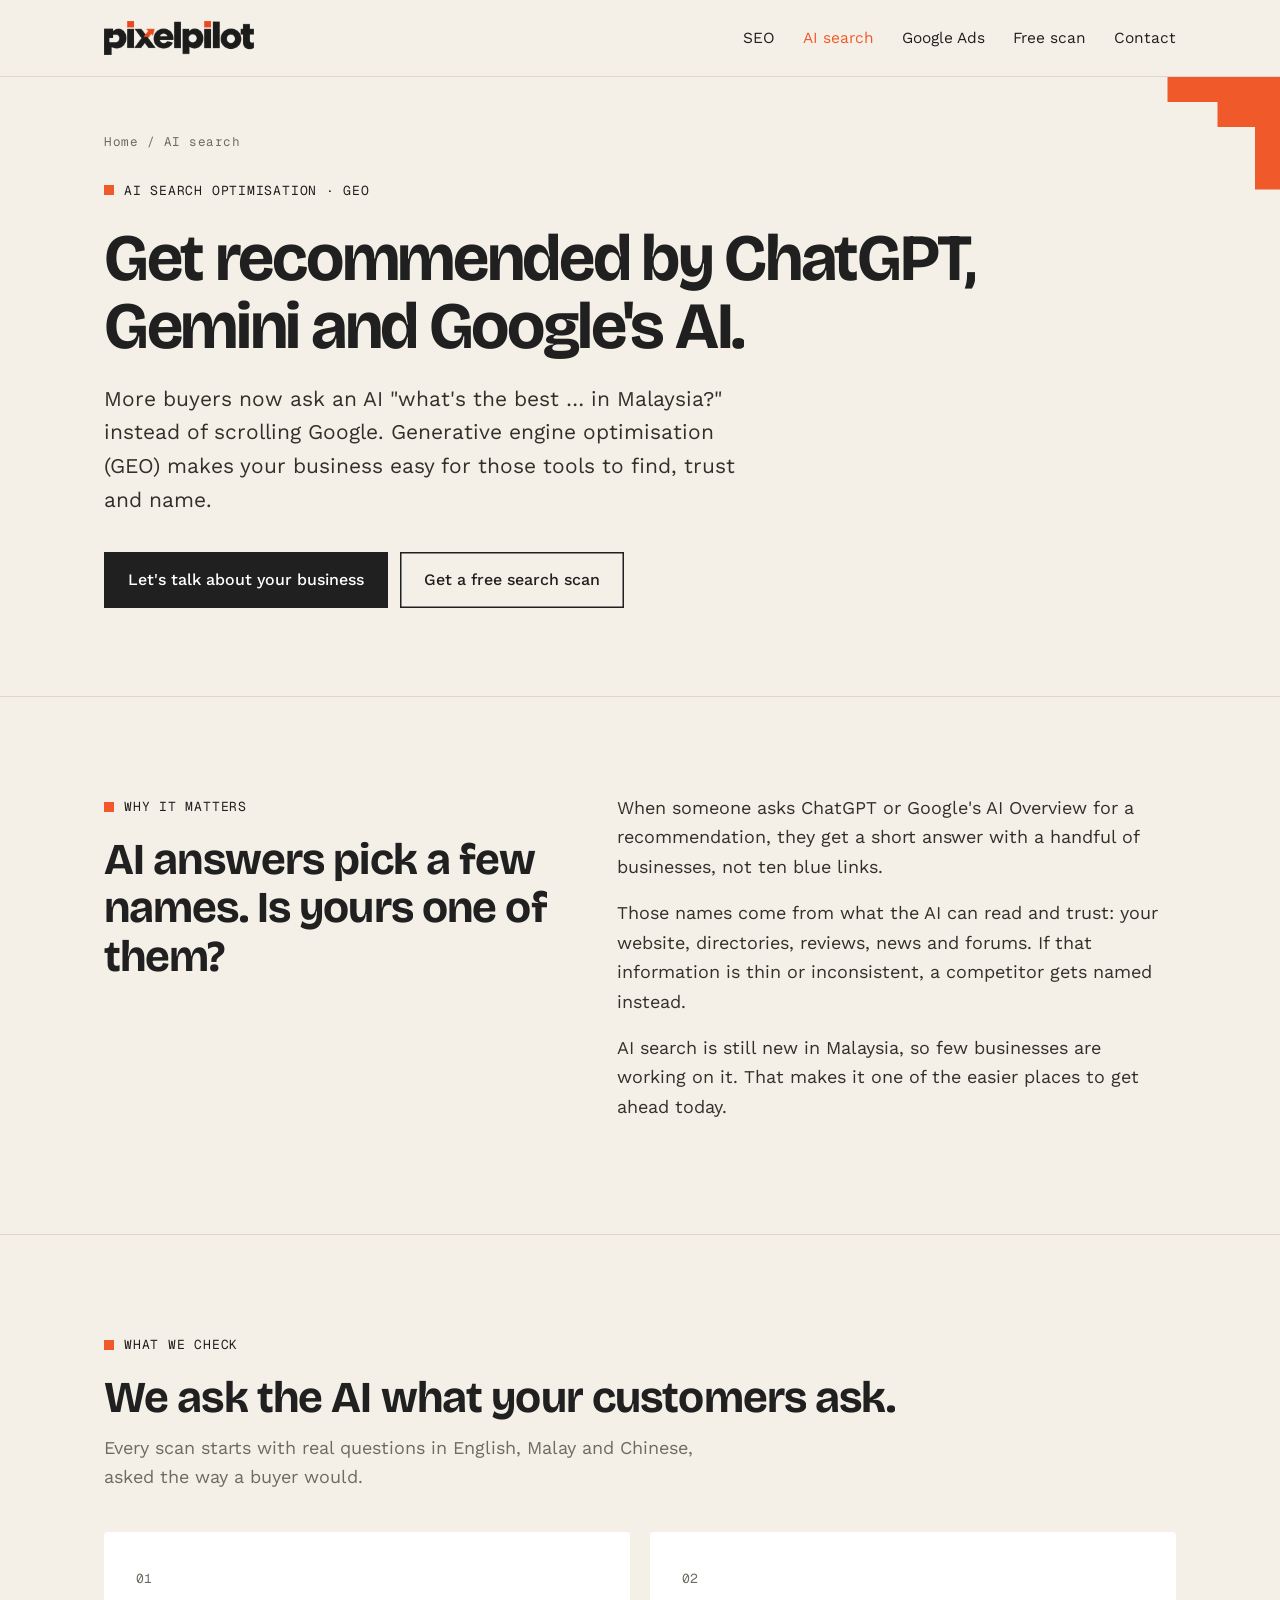
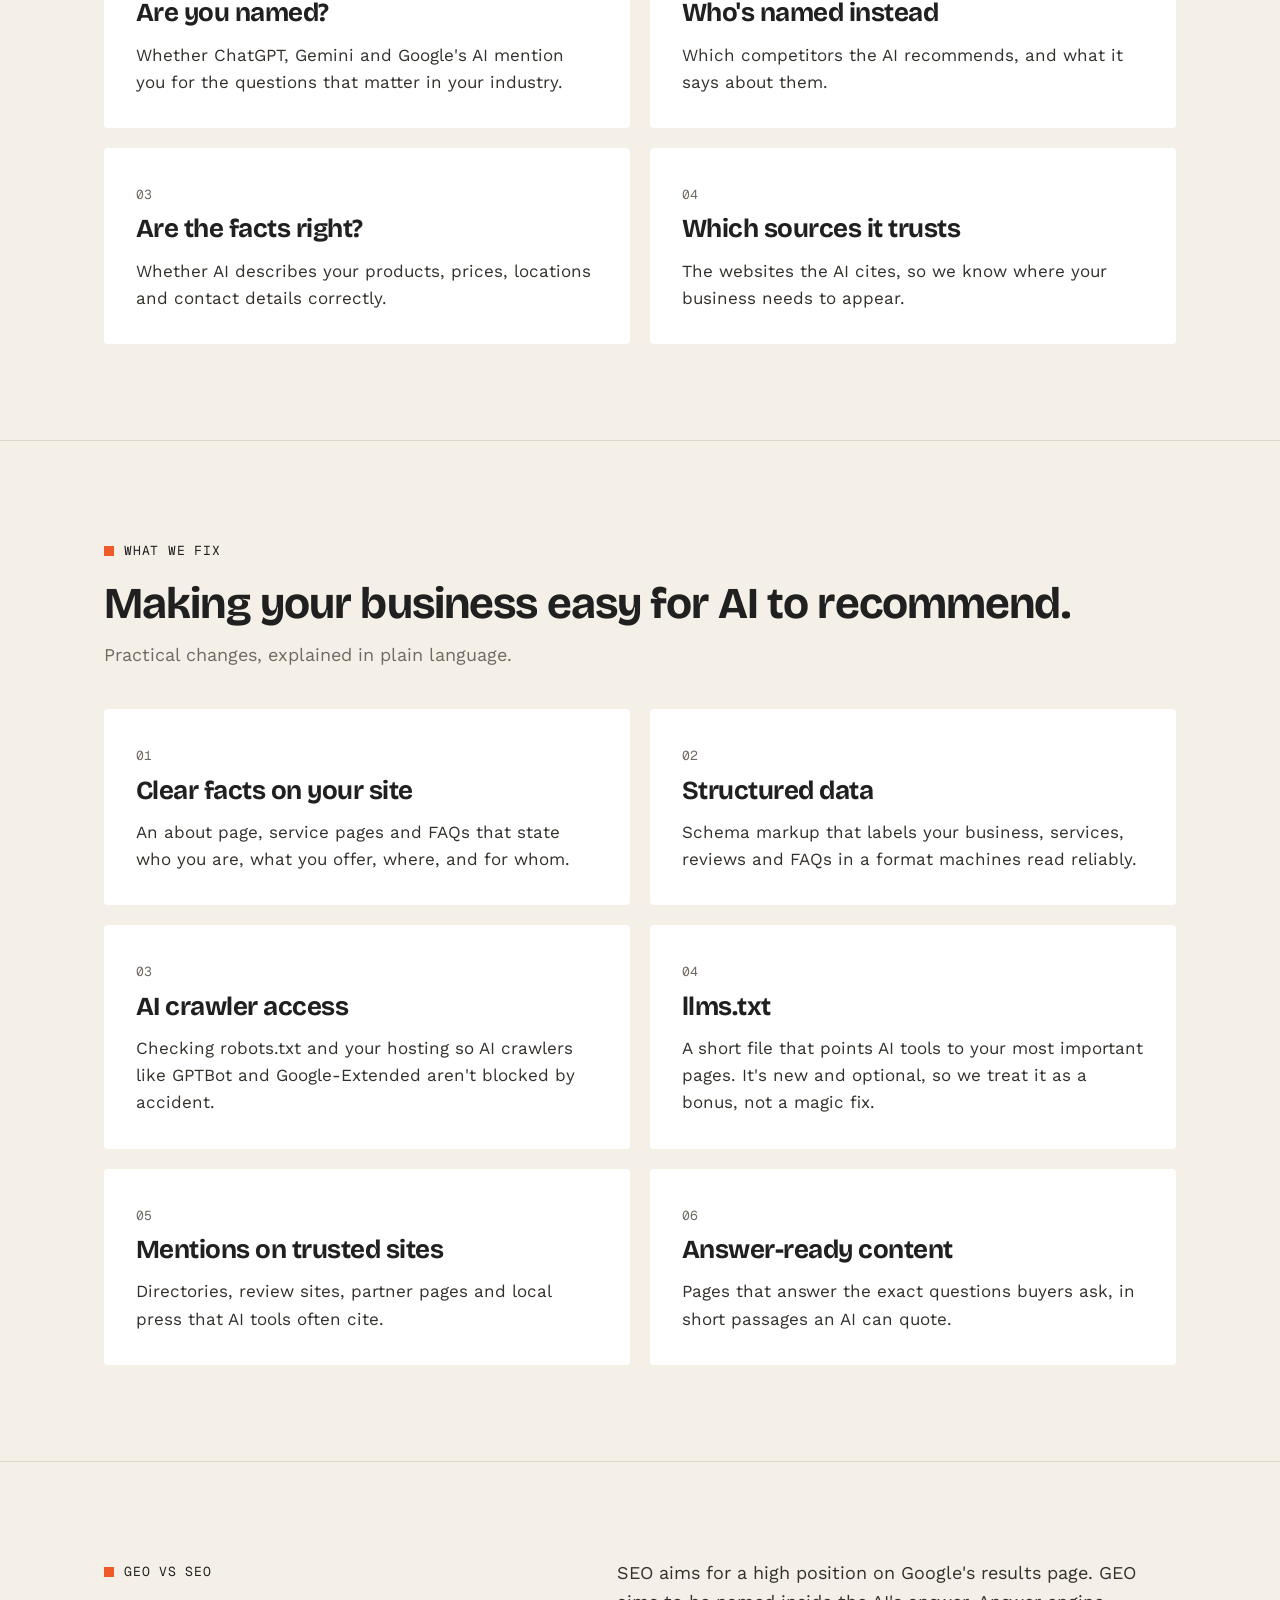
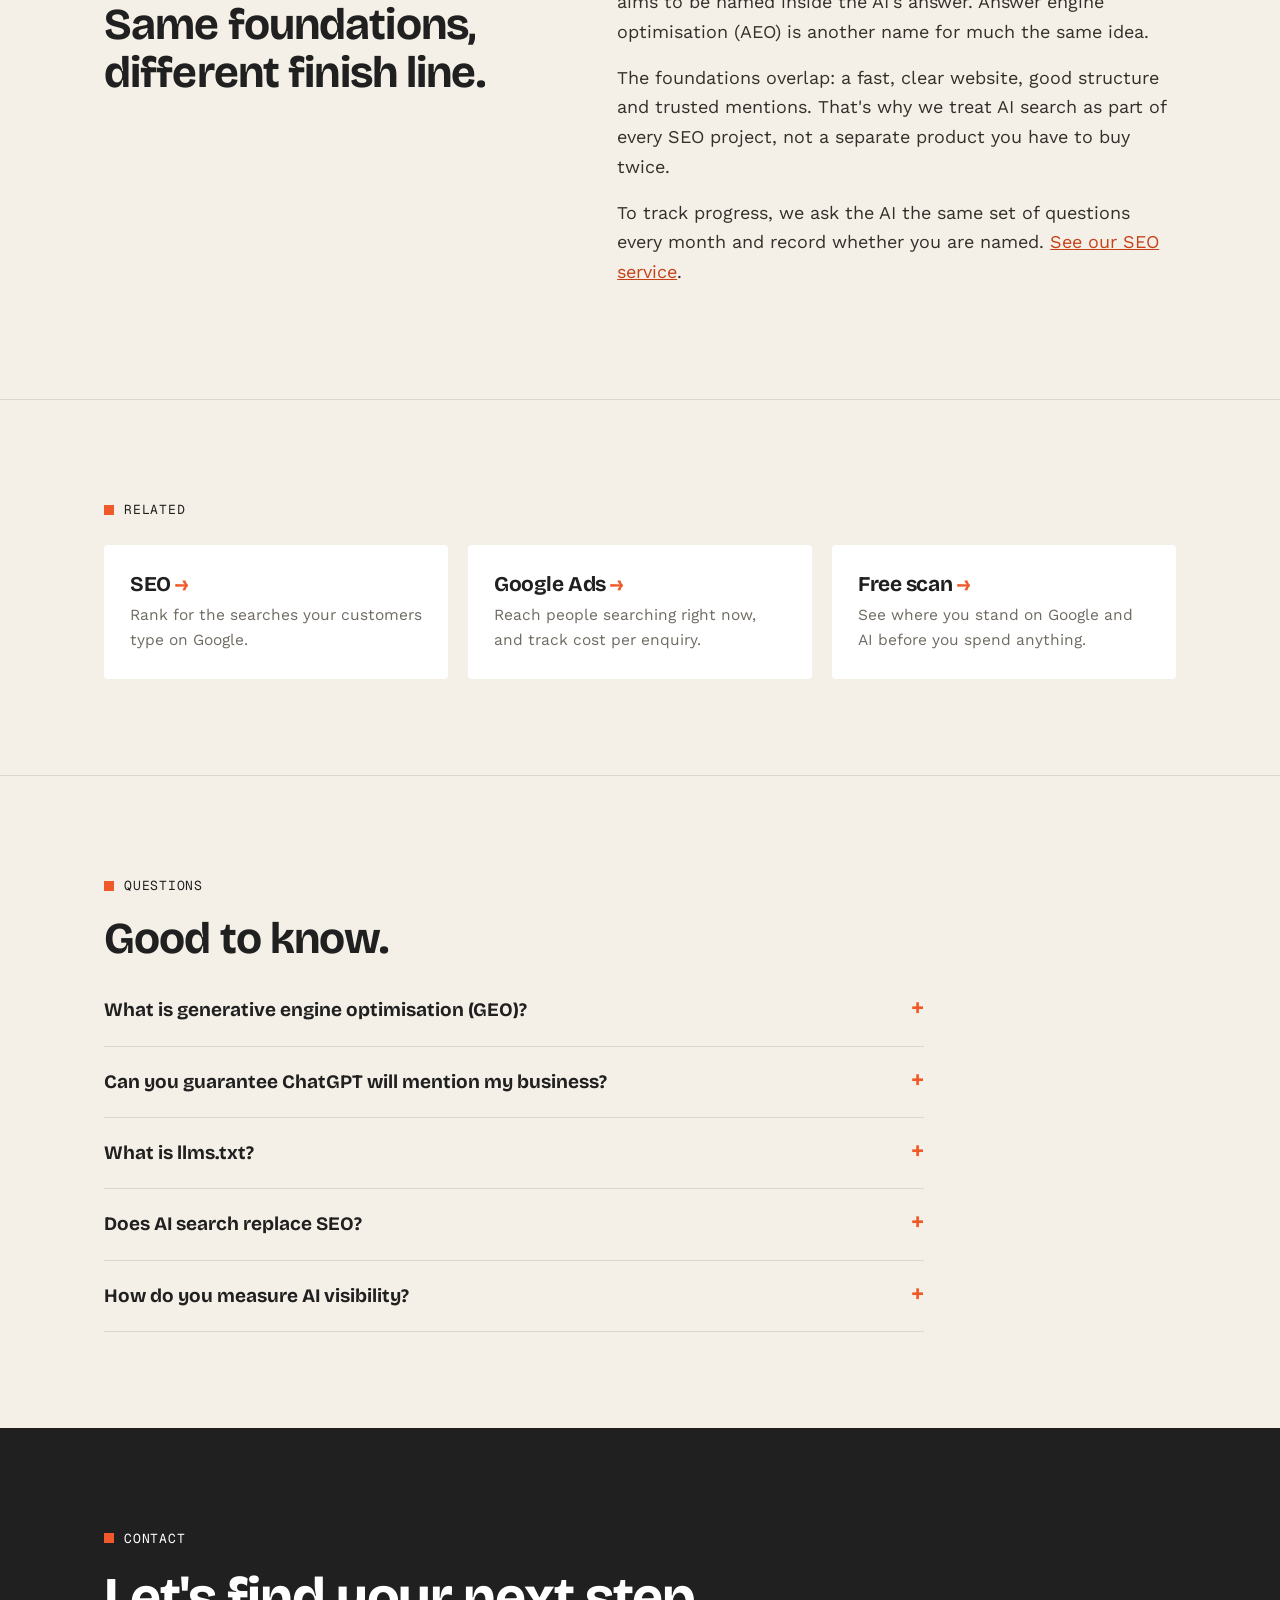
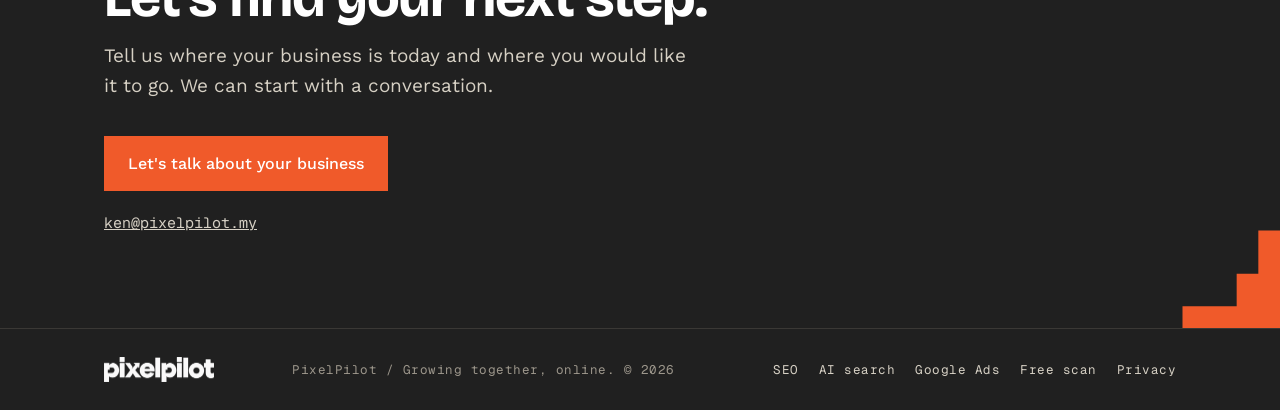
==== ai-search/index.html @ e5ebbaf9 "Add SEO, AI search, Google Ads and free scan pages Service pages targeting Malaysian keyword researc" ====
<!doctype html>
<html lang="en-MY">
<head>
<meta charset="utf-8">
<meta name="viewport" content="width=device-width,initial-scale=1">
<title>AI SEO Malaysia | Get Found on ChatGPT &amp; Gemini | PixelPilot</title>
<meta name="description" content="AI search optimisation (GEO) for Malaysian businesses. We check whether ChatGPT, Gemini and Google AI Overviews recommend you, then fix what&#x27;s missing.">
<link rel="canonical" href="https://pixelpilot.my/ai-search/">
<meta property="og:type" content="website">
<meta property="og:site_name" content="PixelPilot">
<meta property="og:url" content="https://pixelpilot.my/ai-search/">
<meta property="og:title" content="AI SEO Malaysia | Get Found on ChatGPT &amp; Gemini | PixelPilot">
<meta property="og:description" content="AI search optimisation (GEO) for Malaysian businesses. We check whether ChatGPT, Gemini and Google AI Overviews recommend you, then fix what&#x27;s missing.">
<meta property="og:image" content="https://pixelpilot.my/assets/img/social/og-pixelpilot.jpg">
<meta property="og:image:width" content="1200">
<meta property="og:image:height" content="630">
<meta property="og:image:alt" content="PixelPilot: Growing together, online.">
<meta property="og:locale" content="en_MY">
<meta name="twitter:card" content="summary_large_image">
<meta name="twitter:title" content="AI SEO Malaysia | Get Found on ChatGPT &amp; Gemini | PixelPilot">
<meta name="twitter:description" content="AI search optimisation (GEO) for Malaysian businesses. We check whether ChatGPT, Gemini and Google AI Overviews recommend you, then fix what&#x27;s missing.">
<meta name="twitter:image" content="https://pixelpilot.my/assets/img/social/og-pixelpilot.jpg">
<meta name="robots" content="index, follow, max-image-preview:large">
<meta name="theme-color" content="#F5F0E7">
<link rel="icon" type="image/png" href="/assets/icons/favicon-64.png">
<link rel="apple-touch-icon" href="/assets/icons/apple-touch-icon.png">
<link rel="preload" as="image" href="/assets/img/brand/wordmark-full-colour.png">
<link rel="preconnect" href="https://fonts.googleapis.com"><link rel="preconnect" href="https://fonts.gstatic.com" crossorigin>
<link href="https://fonts.googleapis.com/css2?family=Bricolage+Grotesque:opsz,wght@12..96,700&family=Geist+Mono:wght@400;500&family=Work+Sans:wght@400;500;600&display=swap" rel="stylesheet">
<script type="application/ld+json">
{
 "@context": "https://schema.org",
 "@graph": [
  {
   "@type": "Service",
   "@id": "https://pixelpilot.my/ai-search/#service",
   "name": "AI search optimisation (GEO)",
   "serviceType": "Generative engine optimisation",
   "description": "AI search optimisation (GEO) for Malaysian businesses. We check whether ChatGPT, Gemini and Google AI Overviews recommend you, then fix what's missing.",
   "url": "https://pixelpilot.my/ai-search/",
   "areaServed": {
    "@type": "Country",
    "name": "Malaysia"
   },
   "provider": {
    "@id": "https://pixelpilot.my/#org"
   }
  },
  {
   "@type": "WebPage",
   "@id": "https://pixelpilot.my/ai-search/#webpage",
   "url": "https://pixelpilot.my/ai-search/",
   "name": "AI SEO Malaysia | Get Found on ChatGPT & Gemini | PixelPilot",
   "description": "AI search optimisation (GEO) for Malaysian businesses. We check whether ChatGPT, Gemini and Google AI Overviews recommend you, then fix what's missing.",
   "isPartOf": {
    "@id": "https://pixelpilot.my/#website"
   },
   "inLanguage": "en-MY",
   "about": {
    "@id": "https://pixelpilot.my/ai-search/#service"
   },
   "breadcrumb": {
    "@id": "https://pixelpilot.my/ai-search/#breadcrumb"
   }
  },
  {
   "@type": "BreadcrumbList",
   "@id": "https://pixelpilot.my/ai-search/#breadcrumb",
   "itemListElement": [
    {
     "@type": "ListItem",
     "position": 1,
     "name": "Home",
     "item": "https://pixelpilot.my/"
    },
    {
     "@type": "ListItem",
     "position": 2,
     "name": "AI search",
     "item": "https://pixelpilot.my/ai-search/"
    }
   ]
  },
  {
   "@type": "FAQPage",
   "@id": "https://pixelpilot.my/ai-search/#faq",
   "mainEntity": [
    {
     "@type": "Question",
     "name": "What is generative engine optimisation (GEO)?",
     "acceptedAnswer": {
      "@type": "Answer",
      "text": "GEO is the work of making your business easy for AI tools like ChatGPT, Gemini and Google's AI Overviews to find, understand and recommend in their answers."
     }
    },
    {
     "@type": "Question",
     "name": "Can you guarantee ChatGPT will mention my business?",
     "acceptedAnswer": {
      "@type": "Answer",
      "text": "No one can. AI answers change from one question to the next. We improve the signals AI tools rely on and track how often you are named, month by month."
     }
    },
    {
     "@type": "Question",
     "name": "What is llms.txt?",
     "acceptedAnswer": {
      "@type": "Answer",
      "text": "A simple text file at the root of your website that lists your key pages for AI tools. Support is still limited, so it helps a little; clear pages and trusted mentions matter more."
     }
    },
    {
     "@type": "Question",
     "name": "Does AI search replace SEO?",
     "acceptedAnswer": {
      "@type": "Answer",
      "text": "No. Google search is still the biggest source of visitors for most businesses, and AI tools draw on the same web pages. Good SEO is the base for good AI visibility."
     }
    },
    {
     "@type": "Question",
     "name": "How do you measure AI visibility?",
     "acceptedAnswer": {
      "@type": "Answer",
      "text": "We keep a fixed list of buyer questions and ask ChatGPT, Gemini and Google's AI each month, recording whether you're named, how you're described and who else appears."
     }
    }
   ]
  }
 ]
}
</script>
<link rel="stylesheet" href="/assets/css/style.css">
<script>document.documentElement.classList.add("js")</script>
<script src="/assets/js/main.js" defer></script>
</head>
<body>
<a class="skip" href="#main">Skip to content</a>
<header><div class="wrap">
  <a href="/" aria-label="PixelPilot home"><img src="/assets/img/brand/wordmark-full-colour.png" alt="PixelPilot" width="150" height="34"></a>
  <nav><a href="/seo/">SEO</a><a href="/ai-search/" aria-current="page">AI search</a><a href="/google-ads/">Google Ads</a><a href="/free-scan/">Free scan</a><a class="cta" href="/#contact">Contact</a></nav>
</div></header>

<main id="main">
<div class="hero sub-hero">
  <svg class="step" style="top:0;right:0" width="150" height="150" viewBox="0 0 120 120" aria-hidden="true"><path d="M30 0H120V90H100V40H70V20H30Z" fill="#F05A2A"/></svg>
  <div class="wrap">
    <div class="crumbs" role="navigation" aria-label="Breadcrumb"><a href="/">Home</a> / <span>AI search</span></div>
    <span class="label">AI search optimisation · GEO</span>
    <h1 data-split>Get recommended by ChatGPT, Gemini and Google's AI.</h1>
    <p class="fade">More buyers now ask an AI "what's the best … in Malaysia?" instead of scrolling Google. Generative engine optimisation (GEO) makes your business easy for those tools to find, trust and name.</p>
    <div class="btns fade"><a class="btn" href="#contact">Let's talk about your business</a><a class="btn line" href="/free-scan/">Get a free search scan</a></div>
  </div>
</div>

<section><div class="wrap split">
  <div>
    <span class="label">Why it matters</span>
    <h2 data-split>AI answers pick a few names. Is yours one of them?</h2>
  </div>
  <div class="prose">
    <p>When someone asks ChatGPT or Google's AI Overview for a recommendation, they get a short answer with a handful of businesses, not ten blue links.</p>
    <p>Those names come from what the AI can read and trust: your website, directories, reviews, news and forums. If that information is thin or inconsistent, a competitor gets named instead.</p>
    <p>AI search is still new in Malaysia, so few businesses are working on it. That makes it one of the easier places to get ahead today.</p>
  </div>
</div></section>

<section><div class="wrap">
  <span class="label">What we check</span>
  <h2 data-split>We ask the AI what your customers ask.</h2>
  <p class="sub">Every scan starts with real questions in English, Malay and Chinese, asked the way a buyer would.</p>
  <div class="services">
    <div class="svc"><span class="n">01</span><h3>Are you named?</h3><p>Whether ChatGPT, Gemini and Google's AI mention you for the questions that matter in your industry.</p></div>
    <div class="svc"><span class="n">02</span><h3>Who's named instead</h3><p>Which competitors the AI recommends, and what it says about them.</p></div>
    <div class="svc"><span class="n">03</span><h3>Are the facts right?</h3><p>Whether AI describes your products, prices, locations and contact details correctly.</p></div>
    <div class="svc"><span class="n">04</span><h3>Which sources it trusts</h3><p>The websites the AI cites, so we know where your business needs to appear.</p></div>
  </div>
</div></section>

<section><div class="wrap">
  <span class="label">What we fix</span>
  <h2 data-split>Making your business easy for AI to recommend.</h2>
  <p class="sub">Practical changes, explained in plain language.</p>
  <div class="services">
    <div class="svc"><span class="n">01</span><h3>Clear facts on your site</h3><p>An about page, service pages and FAQs that state who you are, what you offer, where, and for whom.</p></div>
    <div class="svc"><span class="n">02</span><h3>Structured data</h3><p>Schema markup that labels your business, services, reviews and FAQs in a format machines read reliably.</p></div>
    <div class="svc"><span class="n">03</span><h3>AI crawler access</h3><p>Checking robots.txt and your hosting so AI crawlers like GPTBot and Google-Extended aren't blocked by accident.</p></div>
    <div class="svc"><span class="n">04</span><h3>llms.txt</h3><p>A short file that points AI tools to your most important pages. It's new and optional, so we treat it as a bonus, not a magic fix.</p></div>
    <div class="svc"><span class="n">05</span><h3>Mentions on trusted sites</h3><p>Directories, review sites, partner pages and local press that AI tools often cite.</p></div>
    <div class="svc"><span class="n">06</span><h3>Answer-ready content</h3><p>Pages that answer the exact questions buyers ask, in short passages an AI can quote.</p></div>
  </div>
</div></section>

<section><div class="wrap split">
  <div>
    <span class="label">GEO vs SEO</span>
    <h2 data-split>Same foundations, different finish line.</h2>
  </div>
  <div class="prose">
    <p>SEO aims for a high position on Google's results page. GEO aims to be named inside the AI's answer. Answer engine optimisation (AEO) is another name for much the same idea.</p>
    <p>The foundations overlap: a fast, clear website, good structure and trusted mentions. That's why we treat AI search as part of every SEO project, not a separate product you have to buy twice.</p>
    <p>To track progress, we ask the AI the same set of questions every month and record whether you are named. <a href="/seo/">See our SEO service</a>.</p>
  </div>
</div></section>

<section class="related-wrap"><div class="wrap">
  <span class="label">Related</span>
  <div class="related">
    <a class="rel" href="/seo/"><h3>SEO <span aria-hidden="true">→</span></h3><p>Rank for the searches your customers type on Google.</p></a>
    <a class="rel" href="/google-ads/"><h3>Google Ads <span aria-hidden="true">→</span></h3><p>Reach people searching right now, and track cost per enquiry.</p></a>
    <a class="rel" href="/free-scan/"><h3>Free scan <span aria-hidden="true">→</span></h3><p>See where you stand on Google and AI before you spend anything.</p></a>
  </div>
</div></section>

<section id="faq"><div class="wrap">
  <span class="label">Questions</span>
  <h2 data-split>Good to know.</h2>
  <div class="faq">
    <details><summary>What is generative engine optimisation (GEO)?</summary><p>GEO is the work of making your business easy for AI tools like ChatGPT, Gemini and Google's AI Overviews to find, understand and recommend in their answers.</p></details>
    <details><summary>Can you guarantee ChatGPT will mention my business?</summary><p>No one can. AI answers change from one question to the next. We improve the signals AI tools rely on and track how often you are named, month by month.</p></details>
    <details><summary>What is llms.txt?</summary><p>A simple text file at the root of your website that lists your key pages for AI tools. Support is still limited, so it helps a little; clear pages and trusted mentions matter more.</p></details>
    <details><summary>Does AI search replace SEO?</summary><p>No. Google search is still the biggest source of visitors for most businesses, and AI tools draw on the same web pages. Good SEO is the base for good AI visibility.</p></details>
    <details><summary>How do you measure AI visibility?</summary><p>We keep a fixed list of buyer questions and ask ChatGPT, Gemini and Google's AI each month, recording whether you're named, how you're described and who else appears.</p></details>
  </div>
</div></section>

<section id="contact" class="contact">
  <svg class="step" style="bottom:0;right:0;transform:rotate(90deg)" width="130" height="130" viewBox="0 0 120 120" aria-hidden="true"><path d="M30 0H120V90H100V40H70V20H30Z" fill="#F05A2A"/></svg>
  <div class="wrap">
    <span class="label" style="color:#fff">Contact</span>
    <h2 data-split>Let's find your next step.</h2>
    <p>Tell us where your business is today and where you would like it to go. We can start with a conversation.</p>
    <a class="btn" href="mailto:ken@pixelpilot.my?subject=AI%20search%20for%20my%20business">Let's talk about your business</a>
    <a class="mail" href="mailto:ken@pixelpilot.my">ken@pixelpilot.my</a>
  </div>
</section>
</main>

<footer><div class="wrap">
  <img src="/assets/img/brand/wordmark-white.png" alt="PixelPilot" width="110" height="25">
  <span>PixelPilot / Growing together, online. © 2026</span>
  <span><a href="/seo/">SEO</a><a href="/ai-search/">AI search</a><a href="/google-ads/">Google Ads</a><a href="/free-scan/">Free scan</a><a href="/privacy.html">Privacy</a></span>
</div></footer>
</body>
</html>
---- assets/css/style.css ----
/* PixelPilot — pixelpilot.my
   Brand: orange #F05A2A · charcoal #202020 · stone #D2CEC4 · warm paper #F5F0E7 */
:root{--orange:#F05A2A;--ink:#202020;--stone:#D2CEC4;--paper:#F5F0E7;--soft:#ECE6DA;--body:#33302b;--muted:#6f6a62;--line:#DDD7CB;--head:"Bricolage Grotesque","Work Sans",sans-serif;--mono:"Geist Mono",ui-monospace,Menlo,monospace}
*{box-sizing:border-box}
html{scroll-behavior:smooth}
body{margin:0;font-family:"Work Sans",-apple-system,"Segoe UI",Helvetica,Arial,sans-serif;color:var(--body);background:var(--paper);line-height:1.6;font-size:17px}
a{color:inherit}
.wrap{max-width:1120px;margin:0 auto;padding:0 24px}
.label{display:inline-flex;align-items:center;gap:10px;font:400 13px/1 var(--mono);letter-spacing:.06em;text-transform:uppercase;color:var(--ink)}
.label::before{content:"";width:10px;height:10px;background:var(--orange);flex:0 0 10px}
h1,h2,h3{font-family:var(--head);font-weight:700;color:var(--ink);letter-spacing:-.02em;margin:0}
h2{font-size:clamp(30px,4.2vw,44px);line-height:1.1;margin:16px 0 12px}
h3{font-size:21px;line-height:1.25}
.sub{color:var(--muted);font-size:18px;max-width:640px;margin:0 0 40px}
.btn{display:inline-block;background:var(--ink);color:#fff;padding:15px 24px;text-decoration:none;font-weight:500;font-size:16px;transition:background .15s}
.btn:hover{background:#000}
.btn.line{background:transparent;color:var(--ink);box-shadow:inset 0 0 0 1.5px var(--ink)}
.btn.line:hover{background:var(--ink);color:#fff}
.btn:focus-visible,a:focus-visible,summary:focus-visible{outline:3px solid var(--orange);outline-offset:3px}
/* header */
header{position:sticky;top:0;z-index:10;background:rgba(245,240,231,.94);backdrop-filter:blur(6px);border-bottom:1px solid var(--line)}
header .wrap{display:flex;align-items:center;justify-content:space-between;height:76px}
header img{width:150px;height:auto;display:block}
nav a{text-decoration:none;margin-left:28px;font-size:15.5px;color:var(--ink)}
nav a:hover{color:var(--orange)}
/* hero */
.hero{position:relative;overflow:hidden;padding:96px 0 104px}
.hero h1{font-size:clamp(40px,6.4vw,76px);line-height:1.02;letter-spacing:-.035em;max-width:880px;margin:22px 0 22px}
.hero p{font-size:clamp(18px,2vw,21px);max-width:640px;margin:0 0 36px}
.hero .btns{display:flex;gap:12px;flex-wrap:wrap}
.hero .note{margin-top:22px;font-size:15px;color:var(--muted)}
.step{position:absolute;pointer-events:none}
/* sections */
section{padding:96px 0;border-top:1px solid var(--line)}
.about{display:grid;grid-template-columns:1.1fr .9fr;gap:64px;align-items:start}
.about p.big{font-size:21px;line-height:1.55;color:var(--ink);margin:0}
.values{display:grid;grid-template-columns:1fr 1fr;gap:28px 32px}
.values div::before{content:"";display:block;width:36px;height:3px;background:var(--orange);margin-bottom:14px}
.values h3{font-size:19px;margin-bottom:6px}.values p{margin:0;font-size:15.5px;color:var(--muted)}
.services{display:grid;grid-template-columns:1fr 1fr;gap:20px}
.svc{background:#fff;padding:32px;border-radius:4px}
.svc .n{font:400 13px var(--mono);color:var(--muted)}
.svc h3{font-size:26px;margin:6px 0 12px}
.svc p{margin:0;color:var(--body)}
.svc .tagline{display:block;margin-top:14px;font:400 12.5px var(--mono);letter-spacing:.04em;color:#c4421a;text-transform:uppercase}
/* scan */
.scan{background:var(--ink);color:#e9e4da;border-top:0}
.scan .label{color:#fff}
.scan h2{color:#fff}.scan .sub{color:#b9b2a6}
.scan-grid{display:grid;grid-template-columns:1fr 1fr;gap:48px;align-items:start}
.scan table{width:100%;border-collapse:collapse;font-size:15.5px}
.scan th,.scan td{text-align:left;padding:14px 0;border-bottom:1px solid #3a3835;vertical-align:top}
.scan th{font:400 12px var(--mono);letter-spacing:.06em;text-transform:uppercase;color:#9c968b;padding-top:0}
.scan td:first-child{color:#fff;font-weight:500;width:38%;padding-right:16px}
.formula{background:#2b2a28;border-left:4px solid var(--orange);padding:22px 24px;font:400 14.5px/1.75 var(--mono);color:#e9e4da}
.formula b{color:var(--orange);font-weight:500}
.scan .btn{background:var(--orange);color:#fff;margin-top:28px}
.scan .btn:hover{background:#d94b1e}
/* process */
.process{display:grid;grid-template-columns:repeat(4,1fr);gap:28px}
.process .n{font:500 15px var(--mono);color:var(--orange);display:block;margin-bottom:12px}
.process h3{font-size:20px;margin-bottom:8px}.process p{margin:0;font-size:15.5px;color:var(--muted)}
.measure{margin-top:48px;background:var(--soft);padding:26px 30px;font-size:17px;color:var(--ink);max-width:860px}
/* faq */
.faq{max-width:820px}
.faq details{border-bottom:1px solid var(--line);padding:20px 0}
.faq summary{cursor:pointer;font-family:var(--head);font-weight:700;font-size:19px;color:var(--ink);list-style:none;display:flex;justify-content:space-between;gap:16px}
.faq summary::-webkit-details-marker{display:none}
.faq summary::after{content:"+";font-family:var(--mono);color:var(--orange);font-size:22px;line-height:1}
.faq details[open] summary::after{content:"–"}
.faq p{color:var(--body);margin:12px 0 0;max-width:720px}
/* contact */
.contact{background:var(--ink);color:#fff;position:relative;overflow:hidden;border-top:0}
.contact h2{color:#fff;font-size:clamp(34px,5vw,56px)}
.contact p{color:#d6d0c4;font-size:19px;max-width:600px;margin:0 0 34px}
.contact .btn{background:var(--orange)}.contact .btn:hover{background:#d94b1e}
.contact .mail{display:block;margin-top:22px;font:400 15px var(--mono);color:#d6d0c4}
footer{background:var(--ink);color:#9c968b;border-top:1px solid #3a3835;padding:28px 0;font:400 12.5px var(--mono);letter-spacing:.04em}
footer .wrap{display:flex;justify-content:space-between;align-items:center;gap:16px;flex-wrap:wrap}
footer a{color:#d6d0c4;text-decoration:none;margin-left:20px}footer a:hover{color:#fff}
footer img{width:110px;display:block}
@media (max-width:860px){
  .about,.scan-grid{grid-template-columns:1fr;gap:40px}
  .process{grid-template-columns:1fr 1fr}
  section{padding:72px 0}.hero{padding:64px 0 80px}
}
@media (max-width:600px){
  body{font-size:16px}
  nav a{display:none}nav a.cta{display:inline;margin:0}
  header img{width:124px}
  .services,.values,.process{grid-template-columns:1fr}
  .svc{padding:24px}
  .step{transform:scale(.6);transform-origin:top right}
  footer a{margin:0 16px 0 0}
}
/* ---------- word animations ---------- */
.js [data-split] .w{display:inline-block;overflow:hidden;vertical-align:bottom;padding-bottom:.08em;margin-bottom:-.08em}
.js [data-split] .w>span{display:inline-block;transform:translateY(105%);opacity:0;transition:transform .7s cubic-bezier(.2,.7,.2,1),opacity .7s;transition-delay:calc(var(--i)*55ms)}
.js [data-split].in .w>span{transform:none;opacity:1}
.js .fade{opacity:0;transform:translateY(14px);transition:opacity .7s .35s,transform .7s .35s}
.js .fade.in{opacity:1;transform:none}
.rotator{display:inline-grid;vertical-align:bottom;overflow:hidden;color:var(--orange)}
.rotator>span{grid-area:1/1;transition:transform .55s cubic-bezier(.2,.7,.2,1),opacity .55s;white-space:nowrap}
.rotator>span:not(.on){transform:translateY(100%);opacity:0}
.rotator>span.out{transform:translateY(-100%);opacity:0}
.sr{position:absolute;width:1px;height:1px;overflow:hidden;clip:rect(0 0 0 0);white-space:nowrap}
@media (prefers-reduced-motion:reduce){
  .js [data-split] .w>span,.js .fade{transform:none!important;opacity:1!important;transition:none!important}
  .rotator>span{transition:none}
}
/* ---------- document pages (privacy) ---------- */
.doc{max-width:760px;margin:0 auto;padding:56px 24px 80px}
.doc h1{font-size:clamp(34px,5vw,48px);margin:8px 0 6px}
.doc h2{font-size:24px;margin:36px 0 8px}
.doc a{color:#c4421a}
.doc code{font-family:var(--mono);background:var(--soft);padding:1px 6px;font-size:.9em}
.doc .updated{font:400 13px var(--mono);color:var(--muted);text-transform:uppercase;letter-spacing:.05em}
.skip{position:absolute;left:-999px;top:8px;background:var(--ink);color:#fff;padding:10px 14px;z-index:20}.skip:focus{left:12px}
/* ---------- service pages ---------- */
nav a[aria-current="page"]{color:var(--orange)}
.sub-hero{padding:56px 0 88px}
.sub-hero h1{font-size:clamp(38px,5.6vw,66px)}
.crumbs{font:400 12.5px var(--mono);letter-spacing:.04em;color:var(--muted);margin-bottom:26px}
.crumbs a{text-decoration:none;margin:0}.crumbs a:hover{color:var(--orange)}
.split{display:grid;grid-template-columns:.9fr 1.1fr;gap:56px;align-items:start}
.split h2{margin-top:16px}
.prose p{margin:0 0 16px;font-size:18px;line-height:1.65;color:var(--body)}
.prose a,.svc p a,.faq p a,.process p a,.measure a{color:#c4421a}
.note-box{grid-column:2;background:var(--soft);border-left:4px solid var(--orange);padding:20px 24px;font-size:16px;color:var(--ink)}
.ask{margin:0 0 20px;padding-left:22px;font-size:18px}.ask li{margin-bottom:10px}.ask li::marker{color:var(--orange);font-family:var(--mono)}
.related{display:grid;grid-template-columns:repeat(3,1fr);gap:20px;margin-top:22px}
.rel{display:block;background:#fff;padding:26px;text-decoration:none;border-radius:4px;transition:transform .15s}
.rel:hover{transform:translateY(-3px)}.rel h3{font-size:21px;margin-bottom:6px}.rel h3 span{color:var(--orange)}.rel p{margin:0;font-size:15.5px;color:var(--muted)}
.svc .more{display:inline-block;margin-top:14px;font:500 14px var(--mono);color:#c4421a;text-decoration:none}.svc .more:hover{text-decoration:underline}
@media (max-width:860px){.split{grid-template-columns:1fr;gap:20px}.note-box{grid-column:1}.related{grid-template-columns:1fr}}
@media (max-width:1000px){nav a{margin-left:18px}}
@media (max-width:760px){header nav a:not(.cta){display:none}nav a.cta{display:inline;margin:0}}
.prose a.btn{color:#fff}
/* monthly deliverables */
.months{display:grid;grid-template-columns:1fr 1fr;gap:20px}
.mbox{background:#fff;padding:32px;border-radius:4px;border-top:4px solid var(--orange)}
.mbox .n,.report .n{font:500 13px var(--mono);color:#c4421a;text-transform:uppercase;letter-spacing:.05em}
.mbox h3{font-size:24px;margin:8px 0 16px}
.tick{list-style:none;margin:0;padding:0}
.tick li{position:relative;padding:0 0 12px 28px;font-size:16px;line-height:1.55}
.tick li::before{content:"";position:absolute;left:0;top:.45em;width:12px;height:12px;background:var(--orange);clip-path:polygon(0 0,100% 0,100% 100%,60% 100%,60% 40%,0 40%)}
.report{margin-top:20px;background:var(--ink);color:#e9e4da;padding:30px 32px;display:grid;grid-template-columns:.7fr 1.3fr;gap:32px;border-radius:4px}
.report h3{color:#fff;font-size:24px;margin-top:8px}.report b{color:#fff}.report .n{color:var(--orange)}
.tbl{width:100%;border-collapse:collapse;font-size:15.5px;margin:6px 0 20px;background:#fff}
.tbl th{font:400 12px var(--mono);text-transform:uppercase;letter-spacing:.05em;color:var(--muted);text-align:left;padding:12px 14px;border-bottom:2px solid var(--ink)}
.tbl td{padding:12px 14px;border-bottom:1px solid var(--line);vertical-align:top}
@media (max-width:860px){.months,.report{grid-template-columns:1fr}.report{gap:12px}.tbl th:nth-child(2),.tbl td:nth-child(2){display:none}}
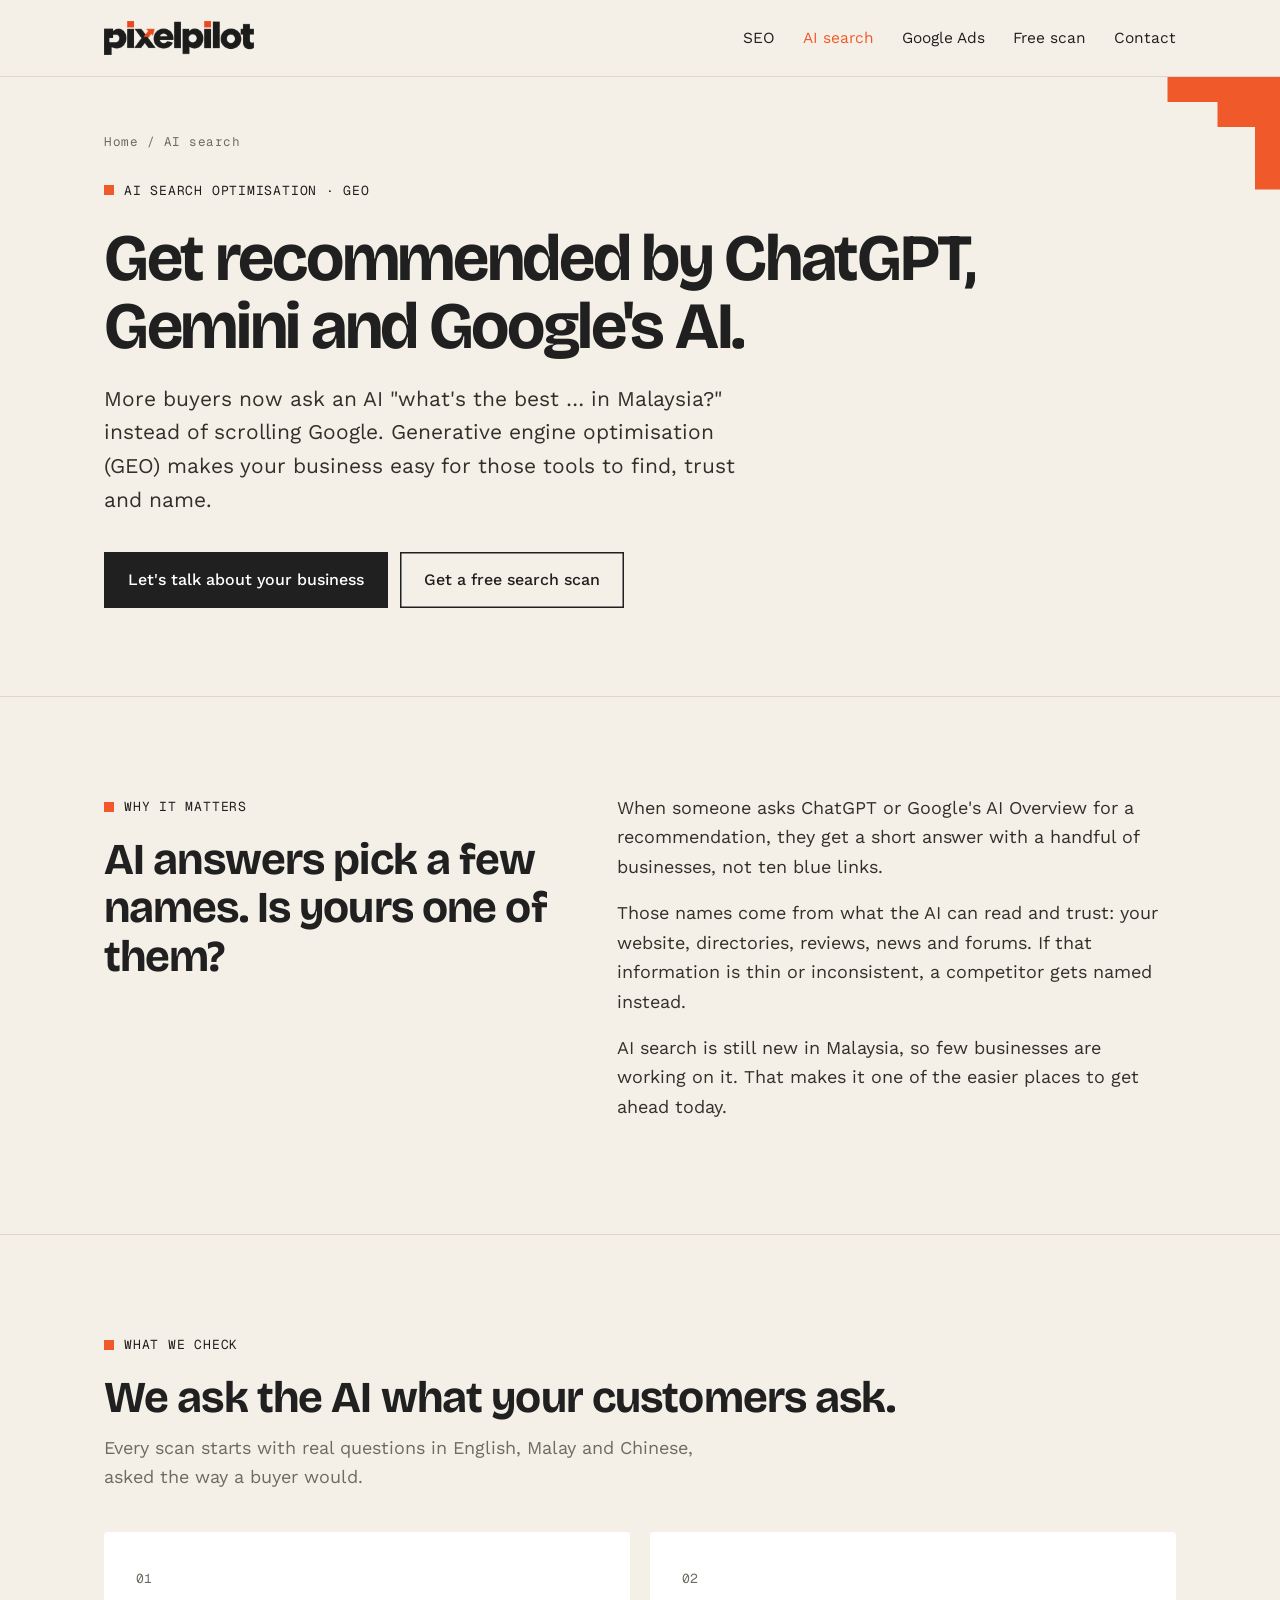
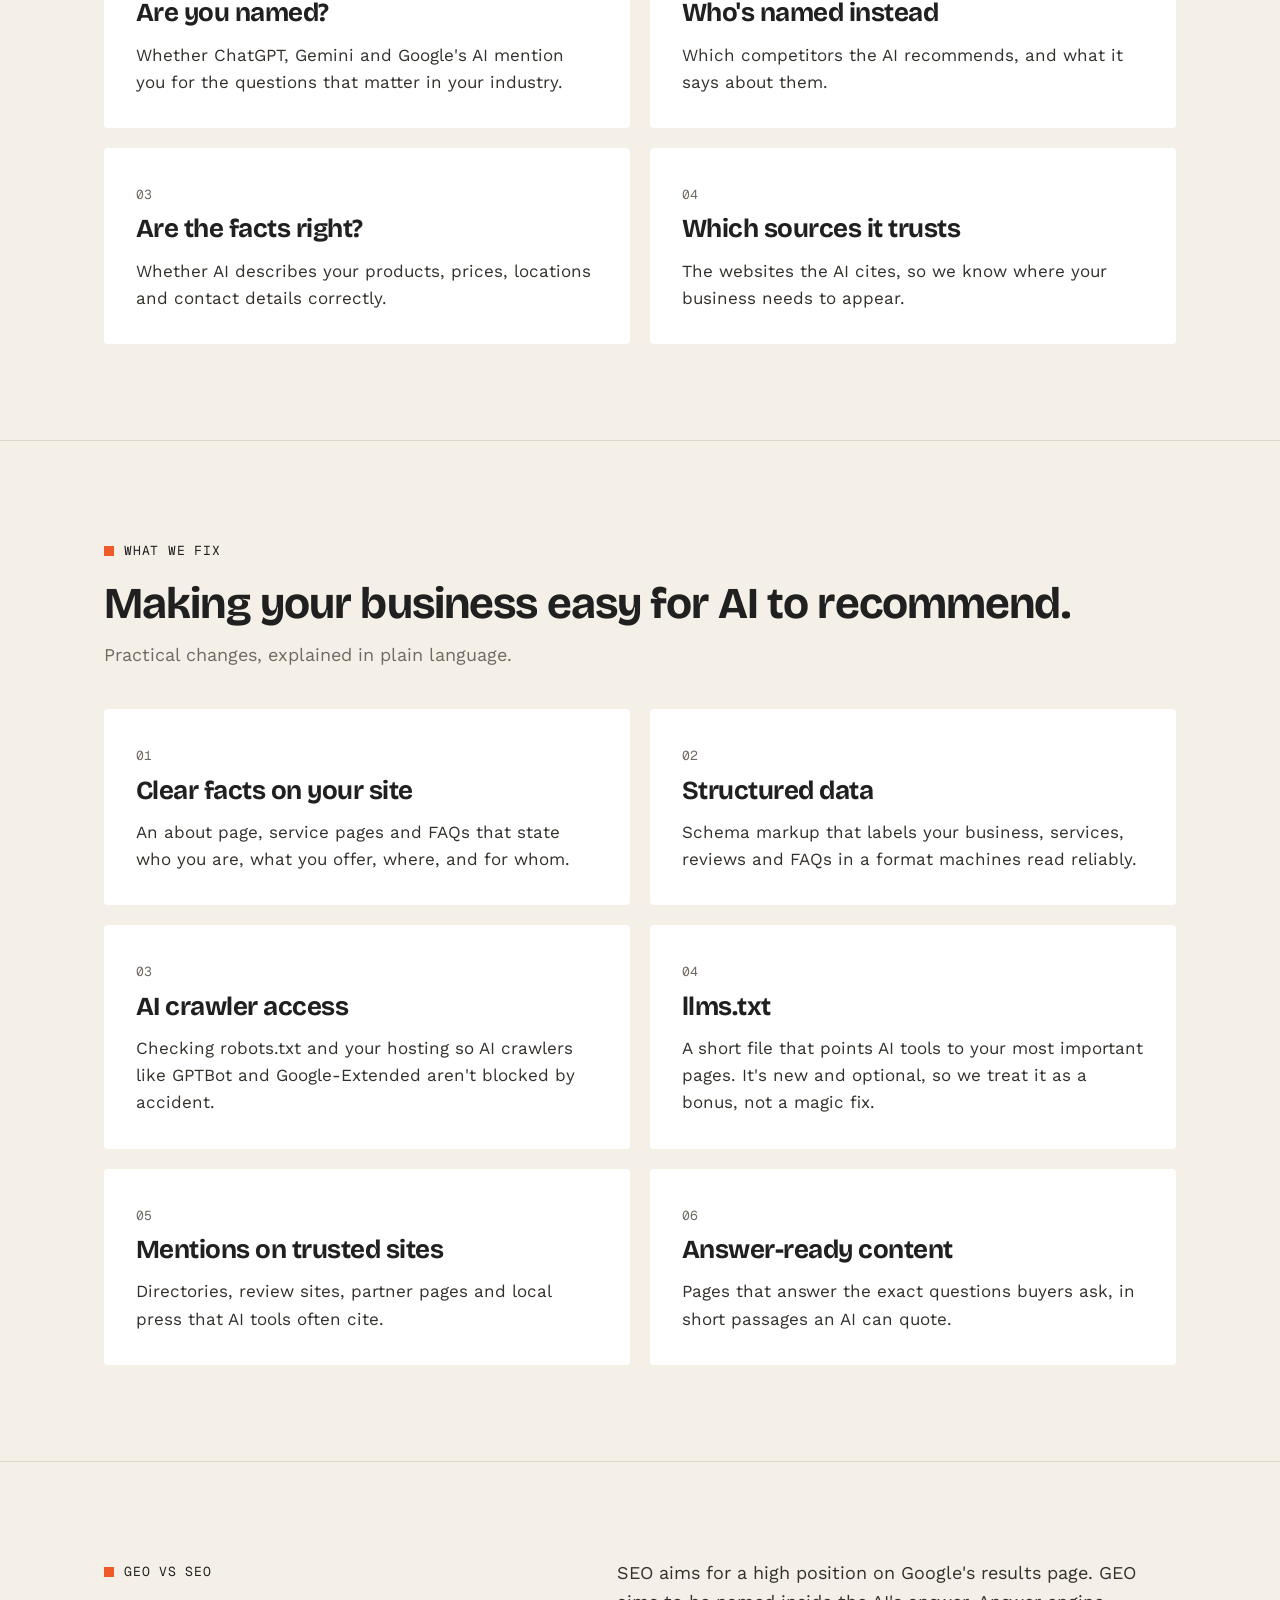
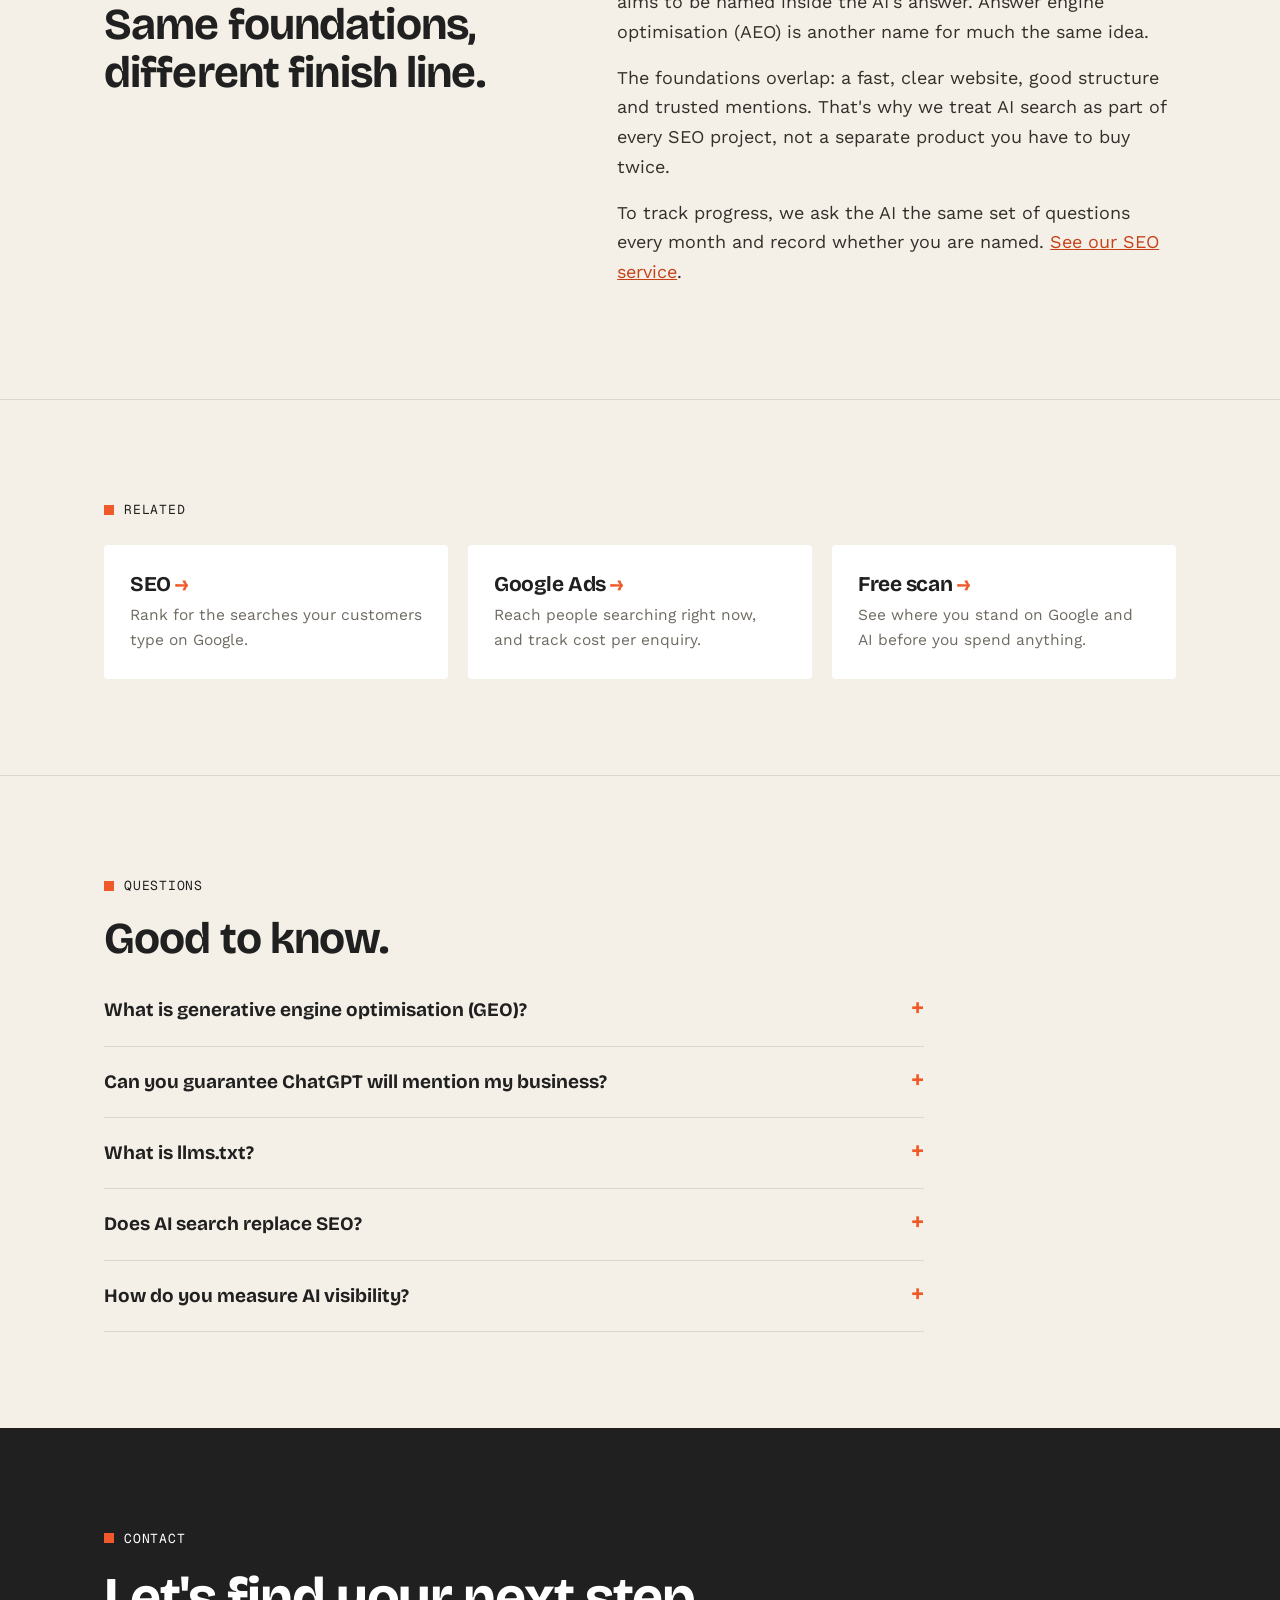
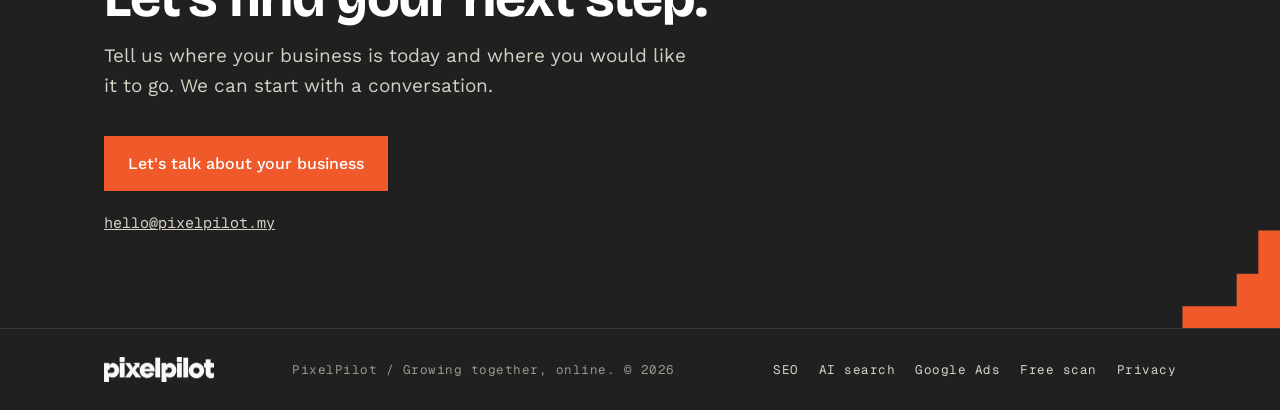
==== commit 8c24159d: "Change contact email to hello@pixelpilot.my Co-Authored-By: Claude Opus 5.5 <noreply@anthropic.com>" ====
--- a/ai-search/index.html
+++ b/ai-search/index.html
@@ -230,8 +230,8 @@
     <span class="label" style="color:#fff">Contact</span>
     <h2 data-split>Let's find your next step.</h2>
     <p>Tell us where your business is today and where you would like it to go. We can start with a conversation.</p>
-    <a class="btn" href="mailto:ken@pixelpilot.my?subject=AI%20search%20for%20my%20business">Let's talk about your business</a>
-    <a class="mail" href="mailto:ken@pixelpilot.my">ken@pixelpilot.my</a>
+    <a class="btn" href="mailto:hello@pixelpilot.my?subject=AI%20search%20for%20my%20business">Let's talk about your business</a>
+    <a class="mail" href="mailto:hello@pixelpilot.my">hello@pixelpilot.my</a>
   </div>
 </section>
 </main>
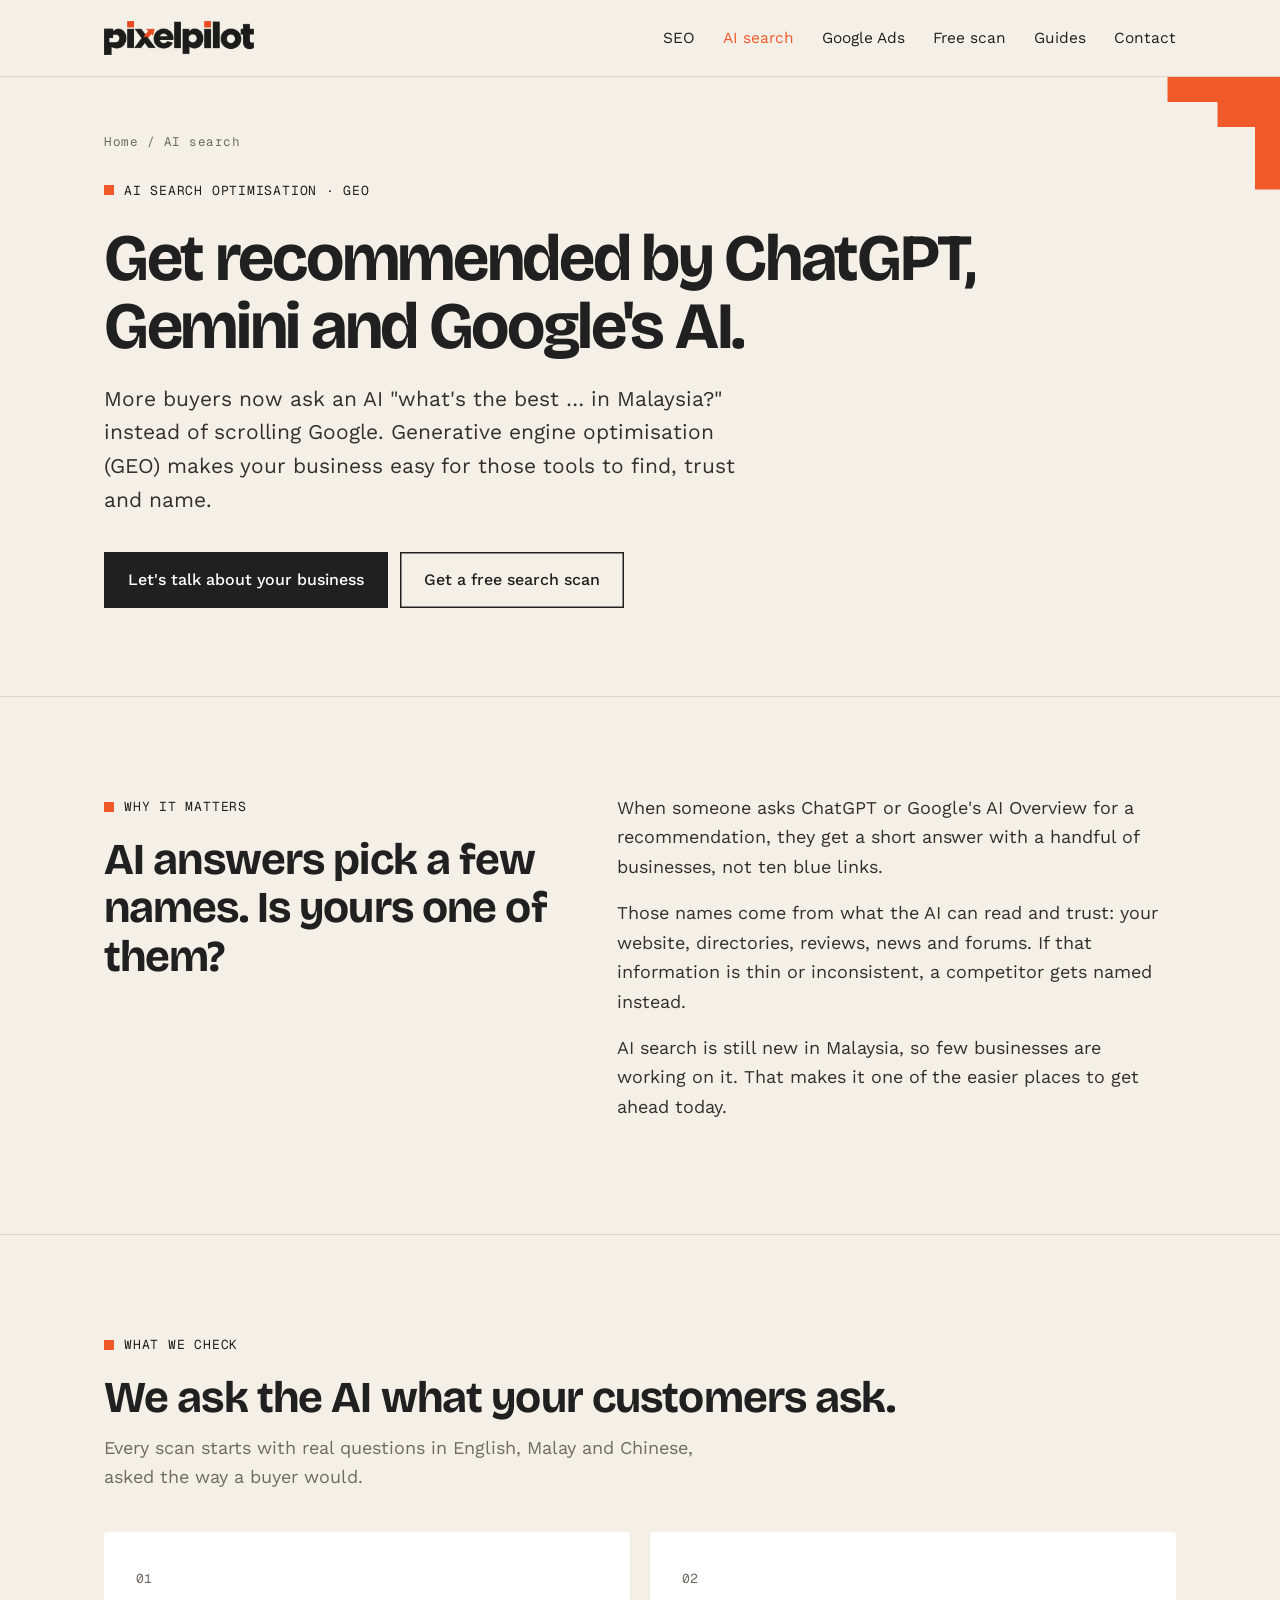
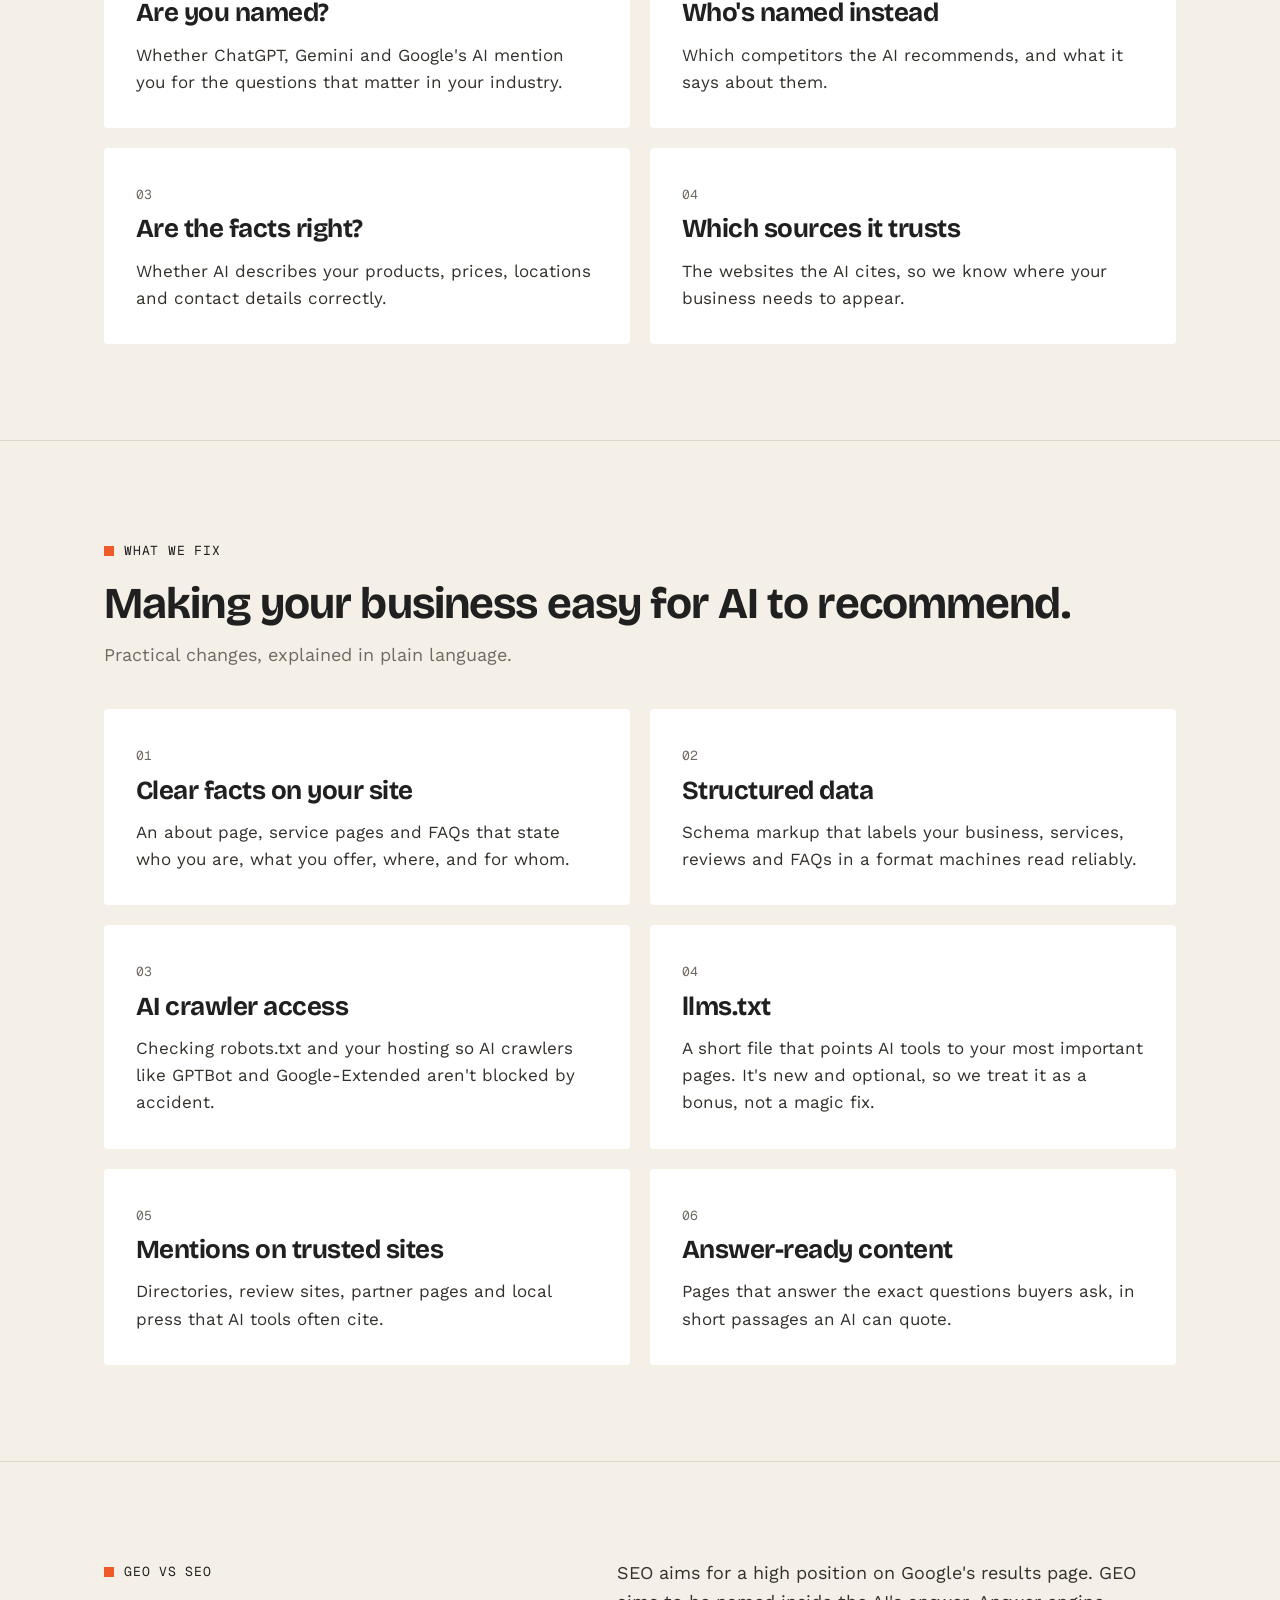
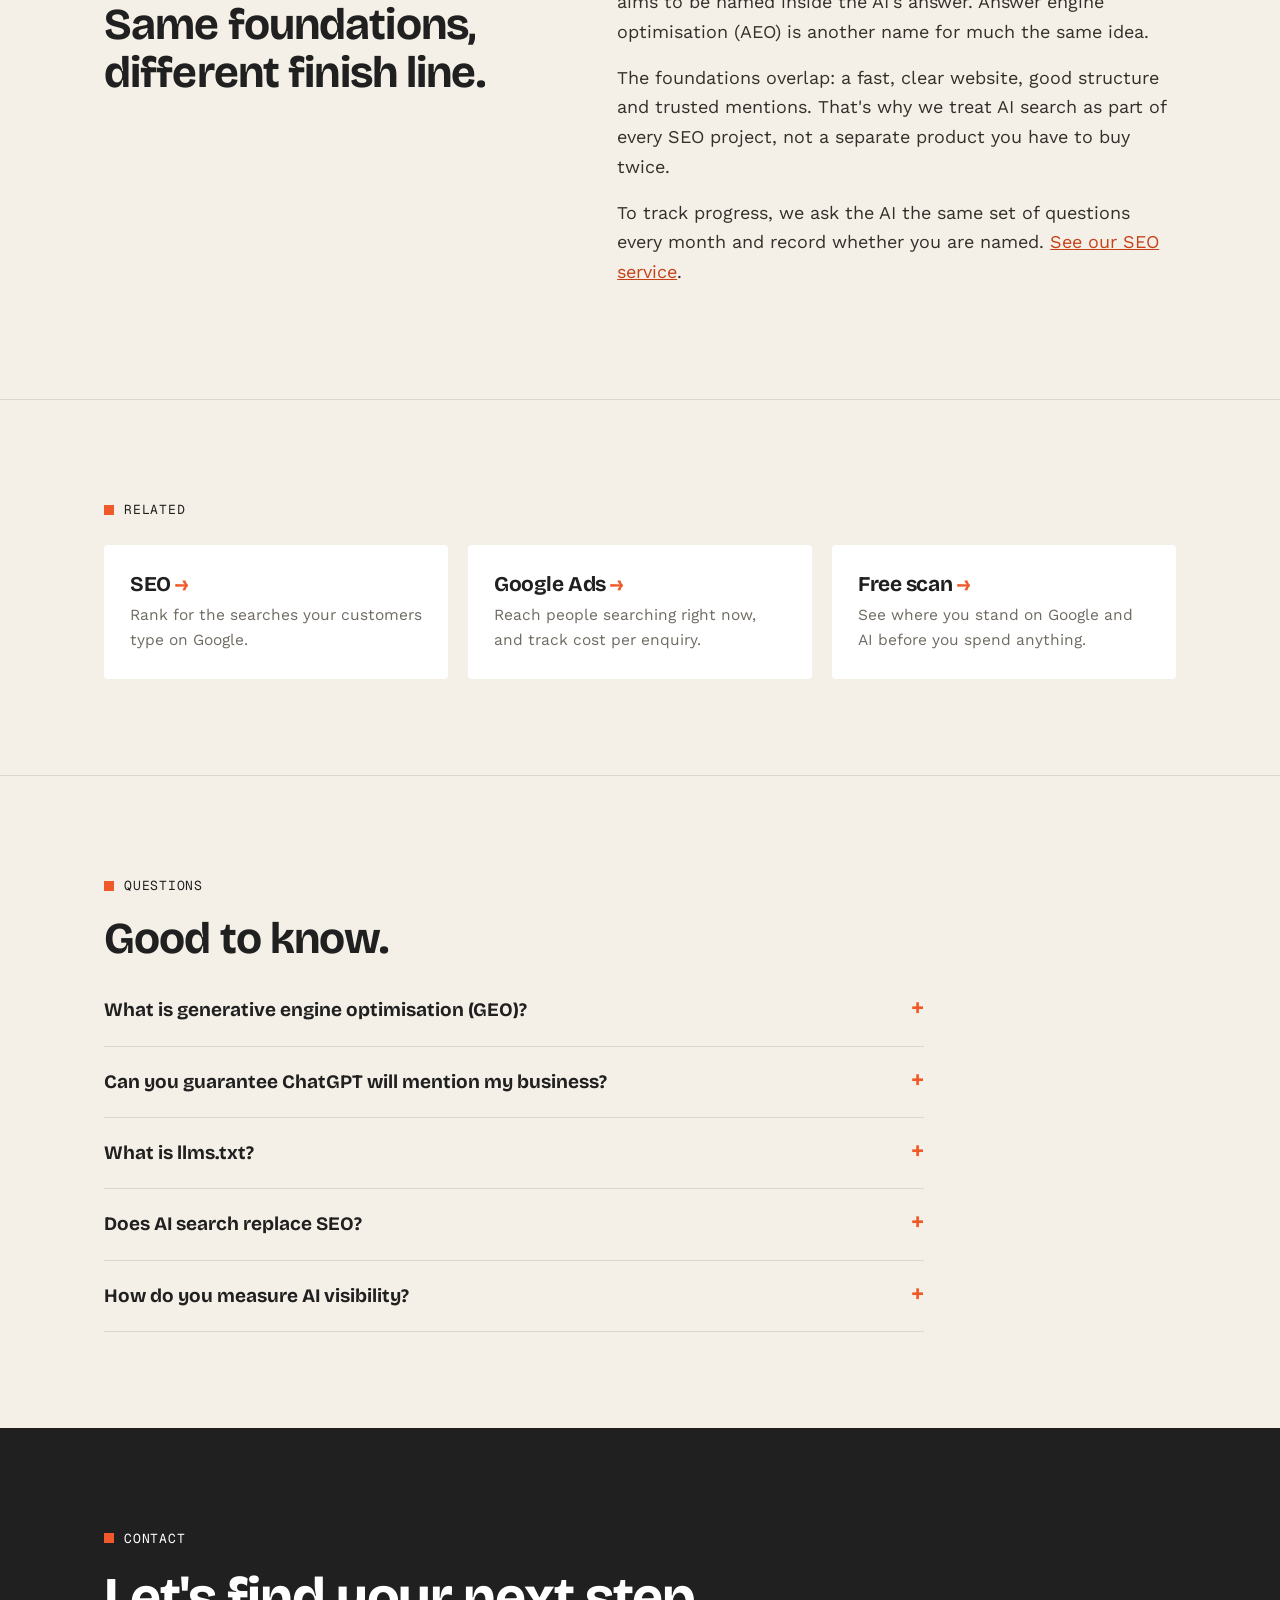
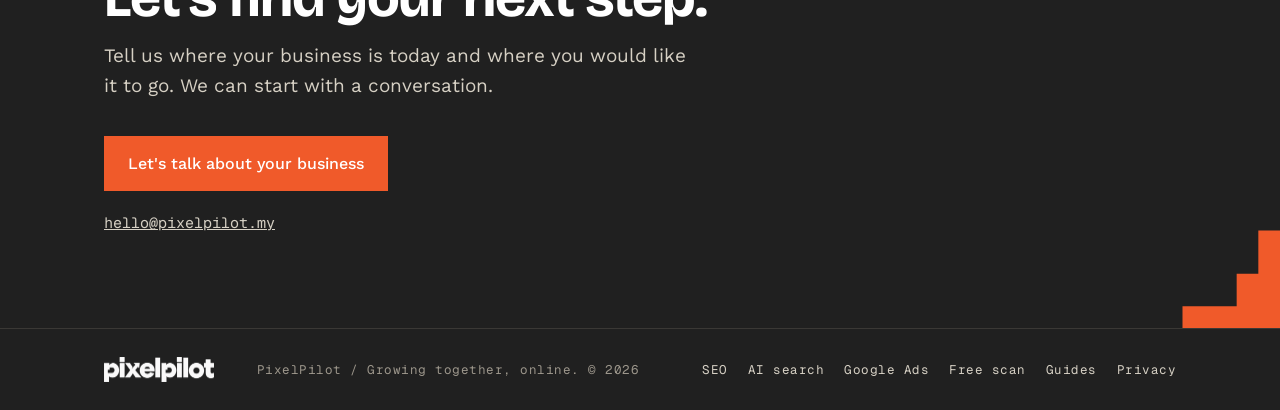
==== commit 639cd410: "Add Guides (blog) with first guide: Google Business Profile setup for Malaysian SMEs - /blog/ index " ====
--- a/ai-search/index.html
+++ b/ai-search/index.html
@@ -138,7 +138,7 @@
 <a class="skip" href="#main">Skip to content</a>
 <header><div class="wrap">
   <a href="/" aria-label="PixelPilot home"><img src="/assets/img/brand/wordmark-full-colour.png" alt="PixelPilot" width="150" height="34"></a>
-  <nav><a href="/seo/">SEO</a><a href="/ai-search/" aria-current="page">AI search</a><a href="/google-ads/">Google Ads</a><a href="/free-scan/">Free scan</a><a class="cta" href="/#contact">Contact</a></nav>
+  <nav><a href="/seo/">SEO</a><a href="/ai-search/" aria-current="page">AI search</a><a href="/google-ads/">Google Ads</a><a href="/free-scan/">Free scan</a><a href="/blog/">Guides</a><a class="cta" href="/#contact">Contact</a></nav>
 </div></header>
 
 <main id="main">
@@ -239,7 +239,7 @@
 <footer><div class="wrap">
   <img src="/assets/img/brand/wordmark-white.png" alt="PixelPilot" width="110" height="25">
   <span>PixelPilot / Growing together, online. © 2026</span>
-  <span><a href="/seo/">SEO</a><a href="/ai-search/">AI search</a><a href="/google-ads/">Google Ads</a><a href="/free-scan/">Free scan</a><a href="/privacy.html">Privacy</a></span>
+  <span><a href="/seo/">SEO</a><a href="/ai-search/">AI search</a><a href="/google-ads/">Google Ads</a><a href="/free-scan/">Free scan</a><a href="/blog/">Guides</a><a href="/privacy.html">Privacy</a></span>
 </div></footer>
 </body>
 </html>
--- a/assets/css/style.css
+++ b/assets/css/style.css
@@ -150,3 +150,25 @@
 .tbl th{font:400 12px var(--mono);text-transform:uppercase;letter-spacing:.05em;color:var(--muted);text-align:left;padding:12px 14px;border-bottom:2px solid var(--ink)}
 .tbl td{padding:12px 14px;border-bottom:1px solid var(--line);vertical-align:top}
 @media (max-width:860px){.months,.report{grid-template-columns:1fr}.report{gap:12px}.tbl th:nth-child(2),.tbl td:nth-child(2){display:none}}
+/* ---------- guides (blog) ---------- */
+.post{max-width:760px;margin:0 auto;padding:56px 24px 40px}
+.post h1{font-size:clamp(34px,5vw,52px);line-height:1.08;margin:14px 0 12px}
+.post-meta{font:400 13px var(--mono);letter-spacing:.04em;text-transform:uppercase;color:var(--muted);margin:0 0 34px}
+.post-body p,.post-body li{font-size:18px;line-height:1.7;color:var(--body)}
+.post-body p{margin:0 0 18px}
+.post-body h2{font-size:clamp(26px,3.4vw,34px);margin:44px 0 14px}
+.post-body h3{font-size:21px;margin:28px 0 8px}
+.post-body ul,.post-body ol{margin:0 0 20px;padding-left:22px}.post-body li{margin-bottom:8px}
+.post-body li::marker{color:var(--orange)}
+.post-body a{color:#c4421a}
+.post-body blockquote{margin:24px 0;padding:16px 22px;background:var(--soft);border-left:4px solid var(--orange)}
+.post-body code{font-family:var(--mono);background:var(--soft);padding:1px 6px;font-size:.9em}
+.post-cta{margin:44px 0 0;background:var(--ink);color:#d9d3c7;padding:30px 30px 34px;border-radius:4px}
+.post-cta .label{color:#fff}.post-cta h2{color:#fff;font-size:28px;margin:14px 0 8px}.post-cta p{margin:0 0 20px}
+.post-list{display:grid;grid-template-columns:repeat(2,1fr);gap:22px;padding-top:56px;padding-bottom:80px}
+.post-card{display:block;background:#fff;padding:28px;text-decoration:none;border-radius:4px;transition:transform .15s}
+.post-card:hover{transform:translateY(-3px)}
+.post-card h2{font-size:24px;line-height:1.2;margin:10px 0 8px}.post-card p{margin:0 0 14px;color:var(--muted);font-size:16px}
+.post-date{font:400 12.5px var(--mono);color:var(--muted);text-transform:uppercase;letter-spacing:.05em}
+.post-card .more,.related-wrap .more{font:500 14px var(--mono);color:#c4421a;text-decoration:none}
+@media (max-width:760px){.post-list{grid-template-columns:1fr}}
